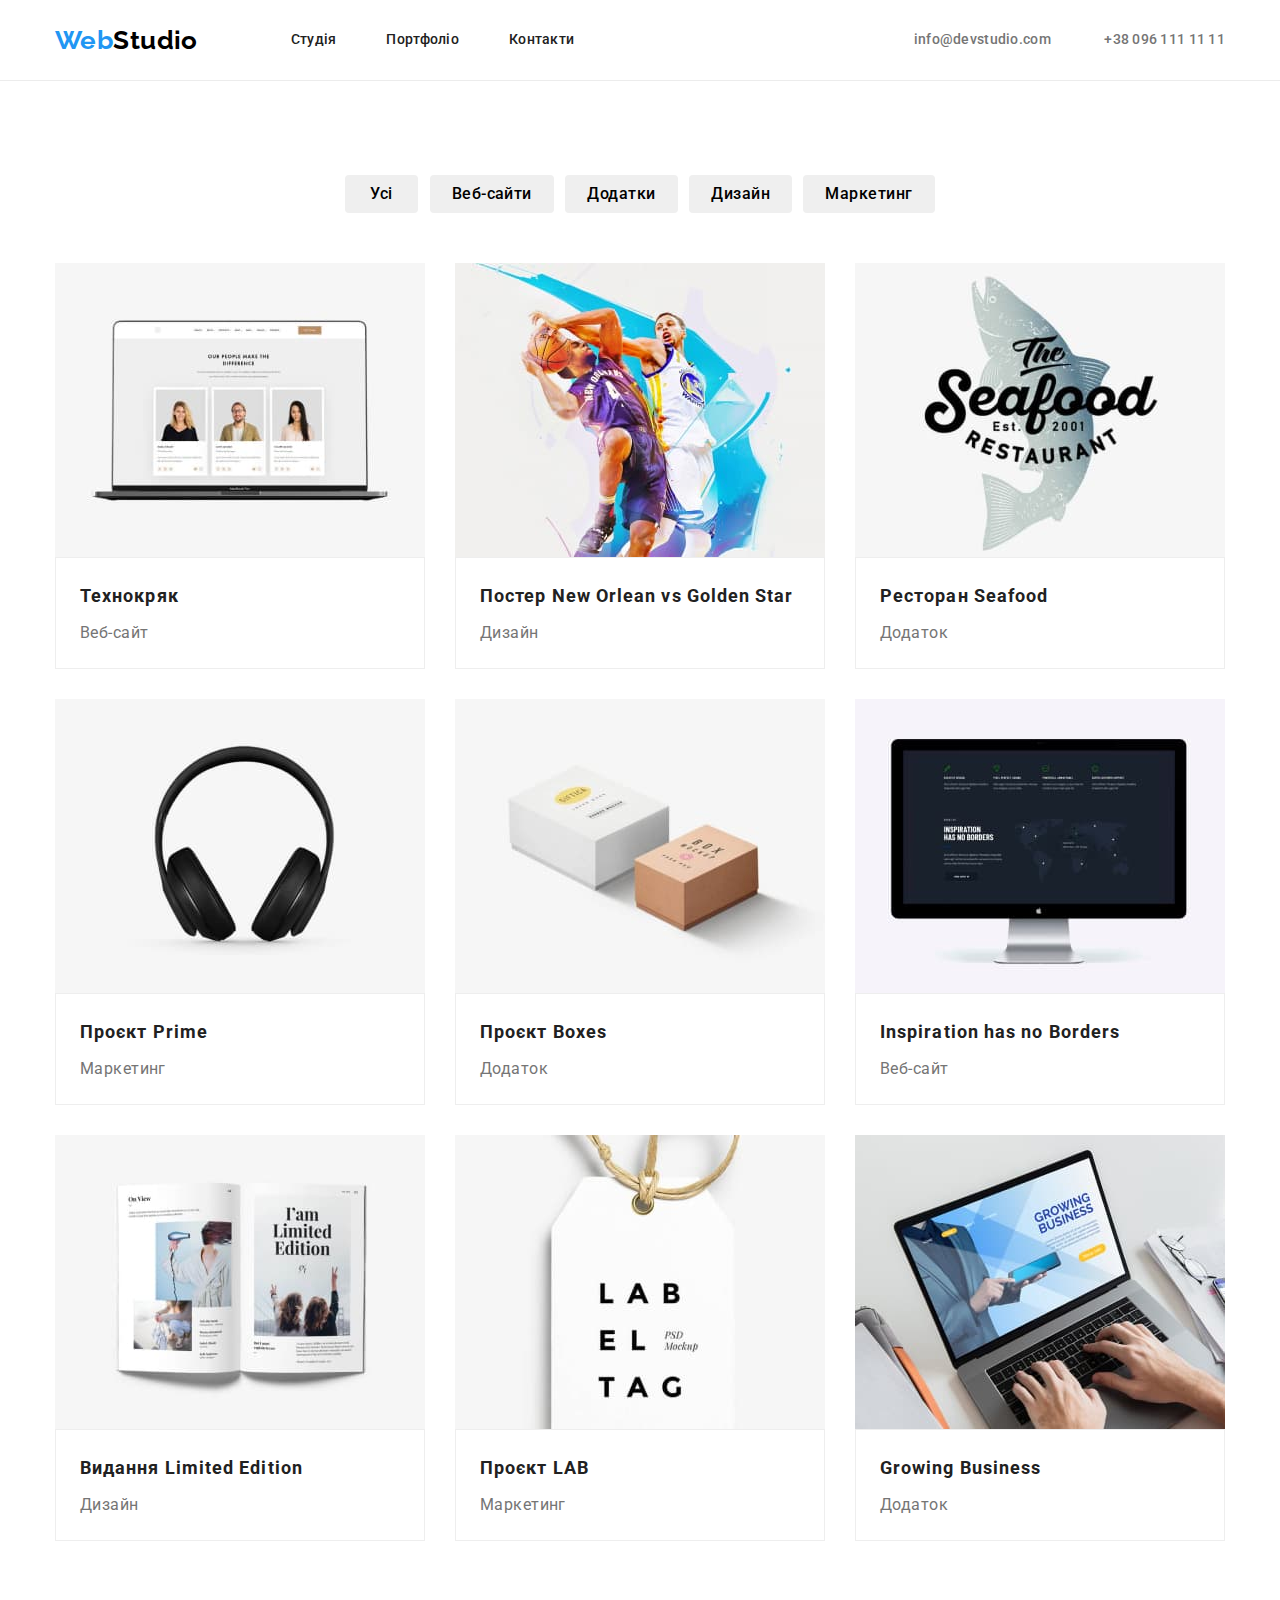
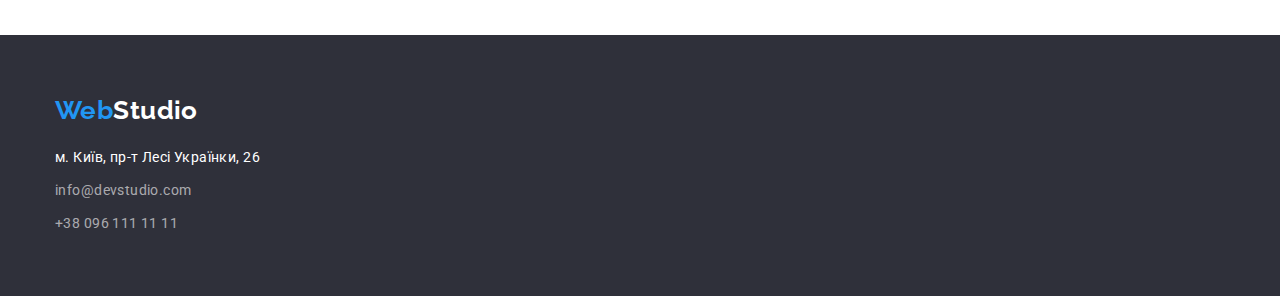
==== portfolio.html @ 338ebdf9 "Додає файли з hw-03" ====
<!DOCTYPE html>
<html lang="uk">
<head>
    <meta charset="UTF-8">
    <meta http-equiv="X-UA-Compatible" content="IE=edge">
    <meta name="viewport" content="width=device-width, initial-scale=1.0">
    <title>Document</title>
    <link href="https://fonts.googleapis.com/css2?family=Raleway:wght@700&family=Roboto:wght@400;500;700;900&display=swap" rel="stylesheet">
    <link rel="stylesheet" href="https://cdnjs.cloudflare.com/ajax/libs/modern-normalize/1.1.0/modern-normalize.min.css">
    <link rel="stylesheet" href="./css/styles.css">
</head>

<body>
     <!--Шапка сайту-->
     <header class="header">
        <div class="container header-field">
            <nav class="header-field"> 
              <div class="header-logo"> <a class="logo" href="./index.html"><span class="logo-web">Web</span>Studio</a>
              </div>
                <ul class="page-nav list">
                    <li class="page-nav-item"> <a href="./index.html" class="page-nav-link current">Студія</a></li>
                    <li class="page-nav-item"> <a href="./portfolio.html" class="page-nav-link">Портфоліо</a></li>
                    <li class="page-nav-item"> <a href="#" class="page-nav-link" >Контакти</a></li>
                </ul>
            </nav>

            <div>
                <a href="mailto:info@devstudio.com" class="contact" >info@devstudio.com</a>
                <a href="tel:+380961111111" class="contact" >+38 096 111 11 11</a>
            </div>
        </div>
    </header>


    <!--Унікальний контент-->
    <main>
        <section class="section">
            <div class="container">
                <h1 class="visually-hidden">Портфоліо</h1>
                <ul class="list filter">
                    <li class="filter-item"><button class="filter-btn" type="button">Усі</button></li>
                    <li class="filter-item"><button class="filter-btn" type="button">Веб-сайти</button></li>
                    <li class="filter-item"><button class="filter-btn" type="button">Додатки</button></li>
                    <li class="filter-item"><button class="filter-btn" type="button">Дизайн</button></li>
                    <li class="filter-item"><button class="filter-btn" type="button">Маркетинг</button></li>
                </ul>
    
                <ul class=" list portfolio">
                    <li class="portfolio-item">
                        <a href="#" class="portfolio-link" target="_blank" rel="noreferrer noopener" >
                            <img src="images/project1.jpg" alt="Технокряк" width="370" class="portfolio-img">
                            <div class="portfolio-field-text">
                                <h2 class="portfolio-title">Технокряк</h2>
                                <p class="portfolio-text">Веб-сайт</p>
                            </div>
                        </a>
                    </li>
                    <li class="portfolio-item">
                        <a href="#" class="portfolio-link" target="_blank" rel="noreferrer noopener" >
                            <img src="images/project2.jpg" alt="Постер New Orlean vs Golden Star" width="370" class="portfolio-img">
                            <div class="portfolio-field-text">
                                <h2 class="portfolio-title">Постер New Orlean vs Golden Star</h2>
                                <p class="portfolio-text" >Дизайн</p>
                            </div>
                        </a>
                    </li>
                    <li class="portfolio-item">
                        <a href="#" class="portfolio-link" target="_blank" rel="noreferrer noopener" >
                            <img src="images/project3.jpg" alt="Ресторан Seafood" width="370" class="portfolio-img">
                            <div class="portfolio-field-text">
                                <h2 class="portfolio-title">Ресторан Seafood</h2>
                                <p class="portfolio-text" >Додаток</p>
                            </div>
                        </a>
                    </li>
                    <li class="portfolio-item">
                        <a href="#" class="portfolio-link" target="_blank" rel="noreferrer noopener" >
                            <img src="images/project4.jpg" alt="Проєкт Prime" width="370" class="portfolio-img">
                            <div class="portfolio-field-text">
                                <h2 class="portfolio-title">Проєкт Prime</h2>
                                <p class="portfolio-text">Маркетинг</p>
                            </div>
                        </a>
                    </li>
                    <li class="portfolio-item">
                        <a href="#" class="portfolio-link" target="_blank" rel="noreferrer noopener" >
                            <img src="images/project5.jpg" alt="Проєкт Boxes" width="370" class="portfolio-img">
                            <div class="portfolio-field-text">
                                <h2 class="portfolio-title">Проєкт Boxes</h2>
                                <p class="portfolio-text">Додаток</p>
                            </div>
                        </a>
                    </li>
                    <li class="portfolio-item">
                        <a href="#" class="portfolio-link" target="_blank" rel="noreferrer noopener" >
                            <img src="images/project6.jpg" alt="Inspiration has no Borders" width="370" class="portfolio-img">
                            <div class="portfolio-field-text">
                                <h2 class="portfolio-title">Inspiration has no Borders</h2>
                                <p class="portfolio-text">Веб-сайт</p>
                            </div>
                        </a>
                    </li>
                    <li class="portfolio-item">
                        <a href="#" class="portfolio-link" target="_blank" rel="noreferrer noopener" >
                            <img src="images/project7.jpg" alt="Видання Limited Edition" width="370" class="portfolio-img">
                            <div class="portfolio-field-text">
                                <h2 class="portfolio-title">Видання Limited Edition</h2>
                                <p class="portfolio-text">Дизайн</p>
                            </div>
                        </a>
                    </li>
                    <li class="portfolio-item">
                        <a href="#" class="portfolio-link" target="_blank" rel="noreferrer noopener" >
                            <img src="images/project8.jpg" alt="Проєкт LAB" width="370" class="portfolio-img">
                            <div class="portfolio-field-text">
                                <h2 class="portfolio-title">Проєкт LAB</h2>
                                <p class="portfolio-text" >Маркетинг</p>
                            </div>
                        </a>
                    </li>
                    <li class="portfolio-item">
                        <a href="#" class="portfolio-link" target="_blank" rel="noreferrer noopener" >
                            <img src="images/project9.jpg" alt="Growing Business" width="370" class="portfolio-img">
                            <div class="portfolio-field-text">
                                <h2 class="portfolio-title">Growing Business</h2>
                                <p class="portfolio-text">Додаток</p>
                            </div>
                        </a>
                     </li>
                </ul>
            </div>
        </section>
    </main>

     <!--Підвал сайту-->
     <footer class="footer">
        <div class="container ">
            <a class="logo logo-footer" href="./index.html"><span class="logo-web">Web</span>Studio</a>
            <address>
                <ul class="address-list list">
                 <li class="address-item"> <a href="https://www.google.com/maps/d/viewer?mid=10uSM3H-mIU3GznYo2szRIEphczw&hl=en_US&ll=50.42732700000001%2C30.538092&z=17" class="address map-link" target="_blank"  rel="noopener noreferrer">м. Київ, пр-т Лесі Українки, 26</a>  </li>
                 <li class="address-item"> <a href="mailto:info@devstudio.com" class="address link-mail">info@devstudio.com</a> </li>
                 <li class="address-item"> <a href="tel:+380961111111" class="address link-phone">+38 096 111 11 11</a> </li> 
                </ul> 
             </address>
        </div>
    </footer>

</body>
</html>
---- css/styles.css ----
/* основний колір тексту #212121;
   другорядний колір тексту #757575; 
   основний колір та лого #2196F3;
   колір лого #000000;
   білий колір  #FFFFFF;
   колір в хедер для контактів з прозорістю: rgba(255, 255, 255, 0.6);
   background-color footer:#2F303A;
*/

:root {
    --main-color-text:#212121;
    --text-color:#757575;
    --accent-color: #2196F3;
    --white-color:#FFFFFF;
    --text-logo:#000000;
    --bcg-footer:#2F303A;
    --color-transparency:rgba(255, 255, 255, 0.6);
    --color-section: #F5F4FA;
    --color-header-bottom: #ECECEC;
    --color-border-portfolio: #EEEEEE;
   --color-activ-btn: #188CE8;
    }

body {
    font-family: Roboto, sans-serif;
    font-size: 14px;
    line-height: 1.14;
    letter-spacing: 0.03em;
    color:var(--main-color-text);
    background-color: var(--white-color);
}

ul,
h1,
h2,
h3,
p{
    list-style: none;
    margin: 0;
    padding: 0;
}
.section {
    text-align: center;
    padding-top: 94px;
    padding-bottom: 94px;
}

.section:nth-child(2n+4) {
    background-color: var(--color-section);
}

.container {
    width: 1200px;
    padding-left: 15px;
    padding-right: 15px;
    margin-left: auto;
    margin-right: auto;
    /* background-color:aqua; */
}

/* header */

/* Logo */

.logo {
    font-family: Raleway, sans-serif;
    font-weight: 700;
    font-size: 26px;
    line-height: 1.19;
    text-decoration: none;
    color: var(--text-logo);
}

.header-logo{
    margin-right: 93px;
}

.logo-web {
    color: var(--accent-color);
}

.logo:hover,
.logo:focus{
    text-decoration: underline var(--accent-color);
}

/* Page navigation */

.current{
    color: var(--accent-color);
}

.page-nav,
.header-field {
    display: flex;
    align-items: center;
    justify-content: space-between;
}

.page-nav-link {
    display: flex;
    color:inherit;
    text-decoration: none;
}

.page-nav-link:hover,
.page-nav-link:focus{
    color: var(--accent-color);
}


.contact,
.page-nav-link{
    padding-top: 32px;
    padding-bottom: 32px;

    font-weight: 500;
    letter-spacing: 0.02em;
}

.contact + .contact,
.page-nav-item + .page-nav-item{
    margin-left: 50px;
}

.contact{
    text-decoration: none;
    color: var(--text-color);
}
.contact:hover,
.contact:focus{
    color: var(--accent-color);
}
.header{
    border-bottom: 1px solid var(--color-header-bottom);
}
/* Main page Studio */

/* Hero */
.hero{
    padding: 200px 0px;
    background-color:var(--bcg-footer)
}

.hero-title{
    margin-top: 0;
    margin-bottom: 30px;

    font-weight: 900;
    font-size: 44px;
    letter-spacing: 0.06em;
    line-height: 1.366; 
    text-align: center;
    text-transform: uppercase;
    color: var(--white-color);
    background-color:var(--bcg-footer);
}

/* Button */

.btn {
    min-width: 216px;
    padding: 10px 32px;
    border:none;
    border-radius: 4px;

    font-weight: 700;
    font-size: 16px;
    line-height: 1.88;
    letter-spacing: 0.06em;
    background-color: var(--accent-color);
    color: var(--white-color);
    cursor: pointer;
}

.btn:hover,
.btn:focus {
    background-color: var(--color-activ-btn);
}
 /* Preference */

 .visually-hidden {
  position: absolute;
  width: 1px;
  height: 1px;
  margin: -1px;
  border: 0;
  padding: 0;
  
  white-space: nowrap;
  clip-path: inset(100%);
  clip: rect(0 0 0 0);
  overflow: hidden;
}
 /* .hide{
    display: none;
} */
.preference{
    display: flex;
    text-align: left;
}
.preference-item{
    width: 270px;
}
.preference-item +.preference-item{
    margin-left: 30px;
}
.preference-title {
    margin-bottom: 10px;

    font-size: 14px;
}

.preference-text{
    line-height: 1.71;
    color: var(--text-color);
}

/* Gallery */
.gallery-section{
    padding-top: 0;
}

.title-section{ 
    margin-bottom: 50px;

    font-size: 36px;
    line-height: 1.17;
    text-align: center;
}
.gallery{
    display: flex;
    justify-content: space-between;
}

   /* Our team */
.team-item {
    border: var(--color-section);
    border-radius: 4px;
    background-color:var(--white-color);
}
.team-list{
display: flex;
justify-content: space-between;
}
.team-title,
.team-text{
    font-size: 16px;
    line-height: 1.19;
}
.team-body{
padding: 30px 0;
}

.team-title{
    margin-bottom: 10px;
    font-weight: 500;
}
.team-text{
    color:var(--text-color);
}

/* Main page Portfolio */
.filter{
    margin-bottom: 50px;
}
.filter-item{
    display: inline-block;
}

.filter-btn {
    min-width: 73px;
    padding: 6px 22px;
    border-radius: 4px;

    font-weight: 500;
    font-size: 16px;
    line-height: 1.63;
    letter-spacing: 0.03em;
    cursor: pointer;
    border: none;
}
.filter-item + .filter-item {
margin-left: 8px;
}

.filter-btn:hover,
.filter-btn:focus{
    color: var(--white-color);
    background-color: var(--accent-color);
}

.portfolio{
    display: flex;
    flex-wrap: wrap;
    margin: -15px;
}
.portfolio-item{
    justify-content: flex-start;
    width: 370px;
    margin: 15px;
}
.portfolio-img,
.team-img {
    display: block;
}
.portfolio-link{
    text-decoration: none;
}
.portfolio-field-text {
    display: block;
    padding: 20px 24px;
    text-align: left;
    border: 1px solid var(--color-border-portfolio);
}

.portfolio-title{
    margin-bottom: 4px;
    font-size: 18px;
    line-height: 2;
    letter-spacing: 0.06em;
    color: var(--main-color-text);
}

.portfolio-text{
    font-size: 16px;
    line-height: 1.88;
    color:var(--text-color);
}
/* Footer */

.footer{
    background-color: var(--bcg-footer);
    padding-top: 60px;
    padding-bottom: 60px;
}

.address-list{
    display:block;
}

.address {
    font-style: normal;
    line-height:1.71;
    text-decoration: none;
}
.logo-footer{
    display: block;
    margin-bottom: 20px;
}
.address-item + .address-item{
    margin-top: 9px;
}
.logo-footer,
.map-link {
    color:var(--white-color);
}

.link-mail,
.link-phone{
    color:var(--color-transparency);
}

.address:hover,
.address:focus{
    color: var(--accent-color);
}
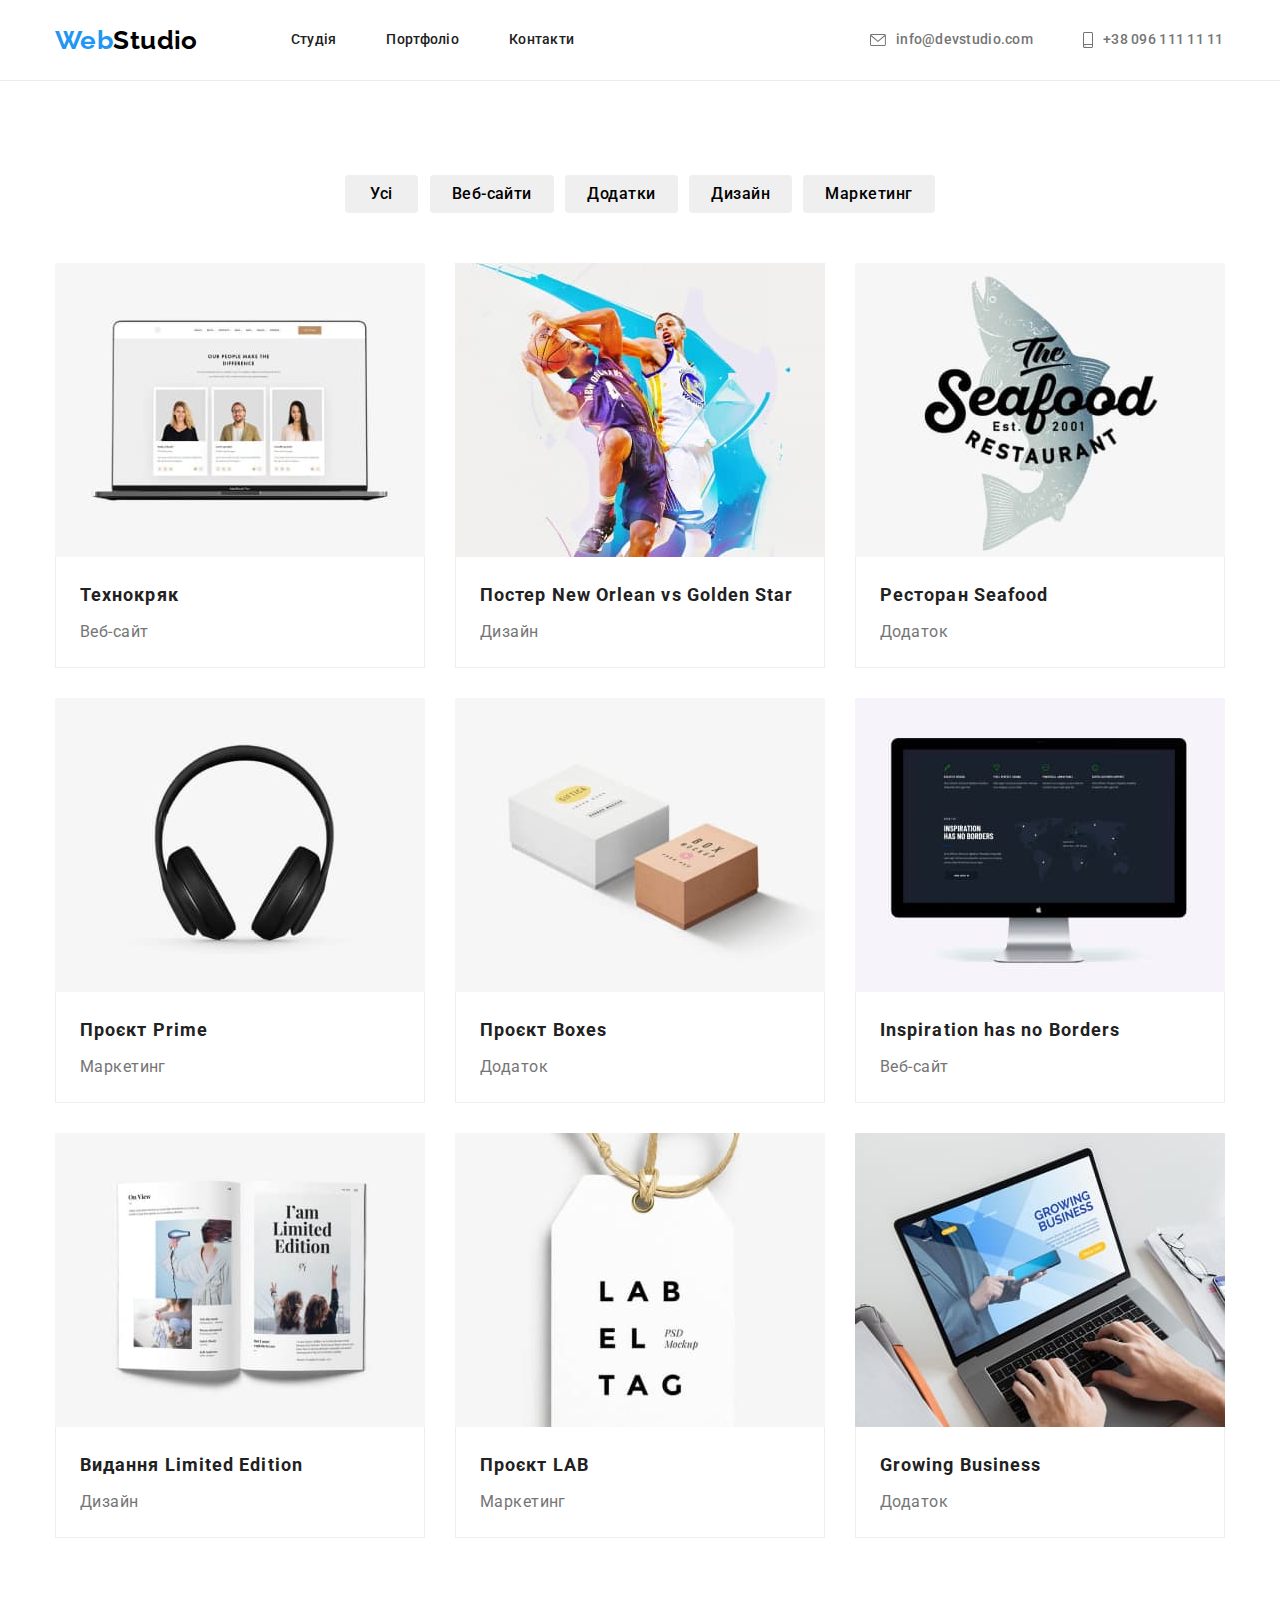
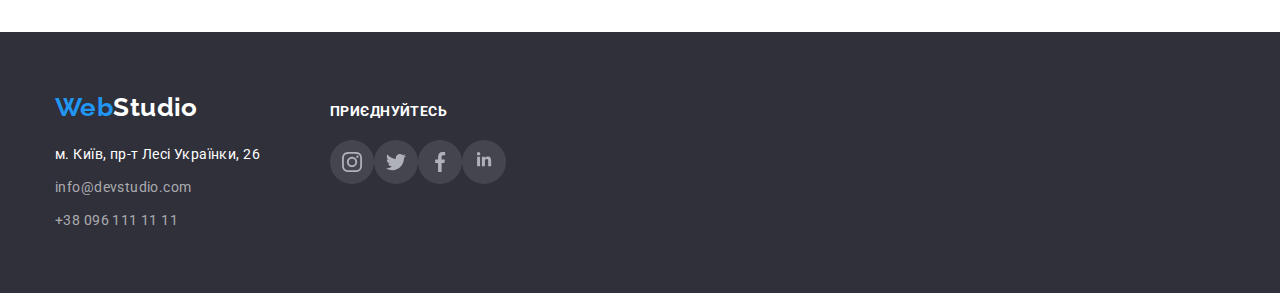
==== commit d196f7e0: "Додає іконки" ====
--- a/portfolio.html
+++ b/portfolio.html
@@ -12,21 +12,38 @@
 
 <body>
      <!--Шапка сайту-->
-     <header class="header">
+    <!--Шапка сайту-->
+    <header class="header">
         <div class="container header-field">
-            <nav class="header-field"> 
-              <div class="header-logo"> <a class="logo" href="./index.html"><span class="logo-web">Web</span>Studio</a>
-              </div>
+            <nav class="header-field">
+                <div class="header-logo"> <a class="logo" href="./index.html"><span class="logo-web">Web</span>Studio</a>
+                </div>
                 <ul class="page-nav list">
                     <li class="page-nav-item"> <a href="./index.html" class="page-nav-link current">Студія</a></li>
                     <li class="page-nav-item"> <a href="./portfolio.html" class="page-nav-link">Портфоліо</a></li>
-                    <li class="page-nav-item"> <a href="#" class="page-nav-link" >Контакти</a></li>
+                    <li class="page-nav-item"> <a href="" class="page-nav-link">Контакти</a></li>
                 </ul>
             </nav>
-
-            <div>
-                <a href="mailto:info@devstudio.com" class="contact" >info@devstudio.com</a>
-                <a href="tel:+380961111111" class="contact" >+38 096 111 11 11</a>
+    
+            <div class="header-contacts">
+                <ul class="header-contacts-list">
+                    <li class="header-contact-item">
+                        <a href="mailto:info@devstudio.com" class="contact">
+                            <svg class="header-icon-mail">
+                                <use href="./images/icons.svg#icon-envelope" width="16" height="12"></use>
+                            </svg>
+                            info@devstudio.com
+                        </a>
+                    </li>
+                    <li class="header-contact-item">
+                        <a href="tel:+380961111111" class="contact">
+                            <svg class="header-icon-tel">
+                                <use href="./images/icons.svg#icon-smartphone" width="10" height="16"></use>
+                            </svg>
+                            +38 096 111 11 11
+                        </a>
+                    </li>
+                </ul>
             </div>
         </div>
     </header>
@@ -132,17 +149,62 @@
         </section>
     </main>
 
-     <!--Підвал сайту-->
-     <footer class="footer">
-        <div class="container ">
-            <a class="logo logo-footer" href="./index.html"><span class="logo-web">Web</span>Studio</a>
-            <address>
-                <ul class="address-list list">
-                 <li class="address-item"> <a href="https://www.google.com/maps/d/viewer?mid=10uSM3H-mIU3GznYo2szRIEphczw&hl=en_US&ll=50.42732700000001%2C30.538092&z=17" class="address map-link" target="_blank"  rel="noopener noreferrer">м. Київ, пр-т Лесі Українки, 26</a>  </li>
-                 <li class="address-item"> <a href="mailto:info@devstudio.com" class="address link-mail">info@devstudio.com</a> </li>
-                 <li class="address-item"> <a href="tel:+380961111111" class="address link-phone">+38 096 111 11 11</a> </li> 
-                </ul> 
-             </address>
+    <!--Підвал сайту-->
+    <footer class="footer">
+        <div class="container footer-content">
+            <div class="footer-info">
+                <a class="logo logo-footer" href="./index.html"><span class="logo-web">Web</span>Studio</a>
+                <address>
+                    <ul class="address-list">
+                        <li class="address-item">
+                            <a href="https://www.google.com/maps/d/viewer?mid=10uSM3H-mIU3GznYo2szRIEphczw&hl=en_US&ll=50.42732700000001%2C30.538092&z=17"
+                                class="address map-link" target="_blank" rel="noopener noreferrer">м. Київ, пр-т Лесі
+                                Українки, 26</a>
+                        </li>
+                        <li class="address-item">
+                            <a href="mailto:info@devstudio.com" class="address link-mail">info@devstudio.com</a>
+                        </li>
+                        <li class="address-item"> <a href="tel:+380961111111" class="address link-phone">+38 096 111 11
+                                11</a>
+                        </li>
+                    </ul>
+                </address>
+            </div>
+            <div class="footer-socials">
+                <p>
+                    приєднуйтесь
+                </p>
+                <ul class="team-socials">
+                    <li class="social-item">
+                        <a href="#" class="social-link" target="_blank" rel="noopener noreferrer">
+                            <svg class="social-icon">
+                                <use href="./images/icons.svg#icon-instagram"></use>
+                            </svg>
+                        </a>
+                    </li>
+                    <li class="social-item">
+                        <a href="#" class="social-link" target="_blank" rel="noopener noreferrer">
+                            <svg class="social-icon">
+                                <use href="./images/icons.svg#icon-twitter"></use>
+                            </svg>
+                        </a>
+                    </li>
+                    <li class="social-item">
+                        <a href="#" class="social-link" target="_blank" rel="noopener noreferrer">
+                            <svg class="social-icon">
+                                <use href="./images/icons.svg#icon-facebook"></use>
+                            </svg>
+                        </a>
+                    </li>
+                    <li class="social-item">
+                        <a href="#" class="social-link" target="_blank" rel="noopener noreferrer">
+                            <svg class="social-icon">
+                                <use href="./images/icons.svg#icon-linkedin"></use>
+                            </svg>
+                        </a>
+                    </li>
+                </ul>
+            </div>
         </div>
     </footer>
 
--- a/css/styles.css
+++ b/css/styles.css
@@ -6,7 +6,6 @@
    колір в хедер для контактів з прозорістю: rgba(255, 255, 255, 0.6);
    background-color footer:#2F303A;
 */
-
 :root {
     --main-color-text:#212121;
     --text-color:#757575;
@@ -19,8 +18,9 @@
     --color-header-bottom: #ECECEC;
     --color-border-portfolio: #EEEEEE;
    --color-activ-btn: #188CE8;
-    }
-
+   --color-gradient:rgba(47, 48, 58, 0.4);
+   --color-costomer: #AFB1B8;
+}
 body {
     font-family: Roboto, sans-serif;
     font-size: 14px;
@@ -35,14 +35,15 @@
 h2,
 h3,
 p{
-    list-style: none;
     margin: 0;
     padding: 0;
-}
+    list-style: none;
+}
+
 .section {
-    text-align: center;
     padding-top: 94px;
     padding-bottom: 94px;
+    text-align: center;
 }
 
 .section:nth-child(2n+4) {
@@ -50,17 +51,29 @@
 }
 
 .container {
-    width: 1200px;
-    padding-left: 15px;
-    padding-right: 15px;
-    margin-left: auto;
-    margin-right: auto;
-    /* background-color:aqua; */
-}
-
+    max-width:1200px;
+    padding:0 15px;
+    margin: 0 auto;
+}
+
+ .visually-hidden {
+    position: absolute;
+    width: 1px;
+    height: 1px;
+    margin: -1px;
+    border: 0;
+    padding: 0;
+    white-space: nowrap;
+    clip-path: inset(100%);
+    clip: rect(0 0 0 0);
+    overflow: hidden;
+ }
+ 
 /* header */
 
-/* Logo */
+.header {
+    border-bottom: 1px solid var(--color-header-bottom);
+}
 
 .logo {
     font-family: Raleway, sans-serif;
@@ -71,21 +84,19 @@
     color: var(--text-logo);
 }
 
+.logo-web {
+    color: var(--accent-color);
+}
+
+.logo:hover,
+.logo:focus {
+    text-decoration: underline var(--accent-color);
+}
+
 .header-logo{
     margin-right: 93px;
 }
 
-.logo-web {
-    color: var(--accent-color);
-}
-
-.logo:hover,
-.logo:focus{
-    text-decoration: underline var(--accent-color);
-}
-
-/* Page navigation */
-
 .current{
     color: var(--accent-color);
 }
@@ -98,7 +109,6 @@
 }
 
 .page-nav-link {
-    display: flex;
     color:inherit;
     text-decoration: none;
 }
@@ -107,53 +117,77 @@
 .page-nav-link:focus{
     color: var(--accent-color);
 }
-
 
 .contact,
 .page-nav-link{
     padding-top: 32px;
     padding-bottom: 32px;
-
     font-weight: 500;
     letter-spacing: 0.02em;
 }
-
-.contact + .contact,
-.page-nav-item + .page-nav-item{
-    margin-left: 50px;
-}
-
+.header-contacts{
+display: flex;    
+}
+.header-contacts-list{
+display: flex;
+}
 .contact{
+    display: flex;
+    align-items: center;
+    min-width: 142px;
     text-decoration: none;
     color: var(--text-color);
 }
+.header-contact-item svg{
+margin-right: 10px;
+fill: currentColor;
+}
+
+.header-icon-mail{
+width: 16px;
+height: 12px;
+}
+.header-icon-tel{
+width: 10px;
+height: 16px;
+}
+
 .contact:hover,
 .contact:focus{
     color: var(--accent-color);
 }
-.header{
-    border-bottom: 1px solid var(--color-header-bottom);
-}
+.header-contact-item+.header-contact-item,
+.page-nav-item+.page-nav-item {
+    margin-left: 50px;
+}
+
 /* Main page Studio */
 
 /* Hero */
+
 .hero{
-    padding: 200px 0px;
-    background-color:var(--bcg-footer)
+max-width: 1600px;
+height: 600px;
+margin-left: auto;
+margin-right: auto;
+padding: 200px 0px;
+background-image: linear-gradient(to right, var(--color-gradient), var(--color-gradient)),
+url("../images/bgimage.jpg");
+background-repeat: no-repeat;
+background-position: center;
+background-size: cover;
+text-align: center;
 }
 
 .hero-title{
-    margin-top: 0;
     margin-bottom: 30px;
 
     font-weight: 900;
     font-size: 44px;
     letter-spacing: 0.06em;
     line-height: 1.366; 
-    text-align: center;
     text-transform: uppercase;
     color: var(--white-color);
-    background-color:var(--bcg-footer);
 }
 
 /* Button */
@@ -170,6 +204,7 @@
     letter-spacing: 0.06em;
     background-color: var(--accent-color);
     color: var(--white-color);
+    box-shadow: 0px 4px 4px rgba(0, 0, 0, 0.15);
     cursor: pointer;
 }
 
@@ -177,37 +212,38 @@
 .btn:focus {
     background-color: var(--color-activ-btn);
 }
- /* Preference */
-
- .visually-hidden {
-  position: absolute;
-  width: 1px;
-  height: 1px;
-  margin: -1px;
-  border: 0;
-  padding: 0;
-  
-  white-space: nowrap;
-  clip-path: inset(100%);
-  clip: rect(0 0 0 0);
-  overflow: hidden;
-}
- /* .hide{
-    display: none;
+
+/* Preference */
+
+.preference-list {
+    display: flex;
+    text-align: left;
+    gap: 30px;
+}
+
+.preference-item {
+    max-width: 270px;
+}
+
+/* .preference-item+.preference-item {
+    margin-left: 30px;
 } */
-.preference{
-    display: flex;
-    text-align: left;
-}
-.preference-item{
-    width: 270px;
-}
-.preference-item +.preference-item{
-    margin-left: 30px;
-}
+.preference-img{
+ display: flex;
+ justify-content: center;
+ padding-top: 25px;
+ padding-bottom: 25px;
+ margin-bottom: 30px;
+ background-color: var(--color-section);
+}
+
+.preference-icon{
+    width: 70px;
+    height: 70px;
+}
+
 .preference-title {
     margin-bottom: 10px;
-
     font-size: 14px;
 }
 
@@ -223,7 +259,6 @@
 
 .title-section{ 
     margin-bottom: 50px;
-
     font-size: 36px;
     line-height: 1.17;
     text-align: center;
@@ -234,14 +269,16 @@
 }
 
    /* Our team */
+
 .team-item {
     border: var(--color-section);
-    border-radius: 4px;
     background-color:var(--white-color);
+    box-shadow: 0px 1px 3px rgba(0, 0, 0, 0.12), 0px 1px 1px rgba(0, 0, 0, 0.14), 0px 2px 1px rgba(0, 0, 0, 0.2);
+    border-radius: 0px 0px 4px 4px;
 }
 .team-list{
 display: flex;
-justify-content: space-between;
+gap:30px;
 }
 .team-title,
 .team-text{
@@ -249,7 +286,8 @@
     line-height: 1.19;
 }
 .team-body{
-padding: 30px 0;
+align-items: center;
+padding: 30px;
 }
 
 .team-title{
@@ -257,9 +295,71 @@
     font-weight: 500;
 }
 .team-text{
+    padding-bottom: 16px;
     color:var(--text-color);
 }
-
+.team-socials{
+    display: flex;
+    justify-content: space-between;
+    max-width: 210px;
+}
+
+.social-link{
+    display: flex;
+    width: 44px;
+    height: 44px;
+    align-items: center;
+    justify-content: center;
+    color: var(--color-costomer);
+}
+
+.social-icon {
+    width: 20px;
+    height: 20px;
+    fill: currentColor;
+}
+.footer-socials .social-link {
+    border-radius: 44px;
+    background-color: rgba(255, 255, 255, 0.1);
+}
+
+.social-link:hover,
+.social-link:focus{
+color:var(--white-color);
+background-color: var(--accent-color);
+border-radius: 44px;
+}
+
+/* costomers */
+
+.costomers-list{
+display: flex;
+gap: 30px;
+}
+
+.costomers-item{
+    display: flex;
+}
+.costomers-link{
+    display: flex;
+    justify-content: center;
+    max-width: 170px;
+    padding: 16px 32px;
+    border: 1px solid var(--color-costomer);
+    border-radius: 4px;
+    color: var(--color-costomer);
+}
+
+.costomers-icon {
+    width: 106px;
+    height: 60px;
+    fill: currentColor;
+}
+.costomers-link:hover,
+.costomers-link:focus{
+    color:var(--accent-color);
+    border-color: var(--accent-color);
+}
 /* Main page Portfolio */
 .filter{
     margin-bottom: 50px;
@@ -288,6 +388,7 @@
 .filter-btn:focus{
     color: var(--white-color);
     background-color: var(--accent-color);
+    box-shadow: 0px 3px 1px rgba(0, 0, 0, 0.1), 0px 1px 2px rgba(0, 0, 0, 0.08), 0px 2px 2px rgba(0, 0, 0, 0.12);
 }
 
 .portfolio{
@@ -297,21 +398,29 @@
 }
 .portfolio-item{
     justify-content: flex-start;
-    width: 370px;
+    max-width: 370px;
     margin: 15px;
 }
+
 .portfolio-img,
 .team-img {
     display: block;
 }
+
 .portfolio-link{
     text-decoration: none;
+}
+.portfolio-item:hover,
+.portfolio-item:focus {
+    border: 1px solid #EEEEEE;
+    box-shadow: 0px 1px 1px rgba(0, 0, 0, 0.12), 0px 4px 4px rgba(0, 0, 0, 0.06), 1px 4px 6px rgba(0, 0, 0, 0.16);
 }
 .portfolio-field-text {
     display: block;
     padding: 20px 24px;
     text-align: left;
     border: 1px solid var(--color-border-portfolio);
+    border-top: none;
 }
 
 .portfolio-title{
@@ -334,7 +443,10 @@
     padding-top: 60px;
     padding-bottom: 60px;
 }
-
+.footer-content{
+    display: flex;
+    align-items: baseline;
+}
 .address-list{
     display:block;
 }
@@ -365,3 +477,13 @@
 .address:focus{
     color: var(--accent-color);
 }
+.footer-socials{
+    margin-left: 70px;
+}
+.footer-socials p{
+    margin-bottom: 20px;
+    font-weight: 700;
+    text-transform: uppercase;
+    color: var(--white-color);
+}
+
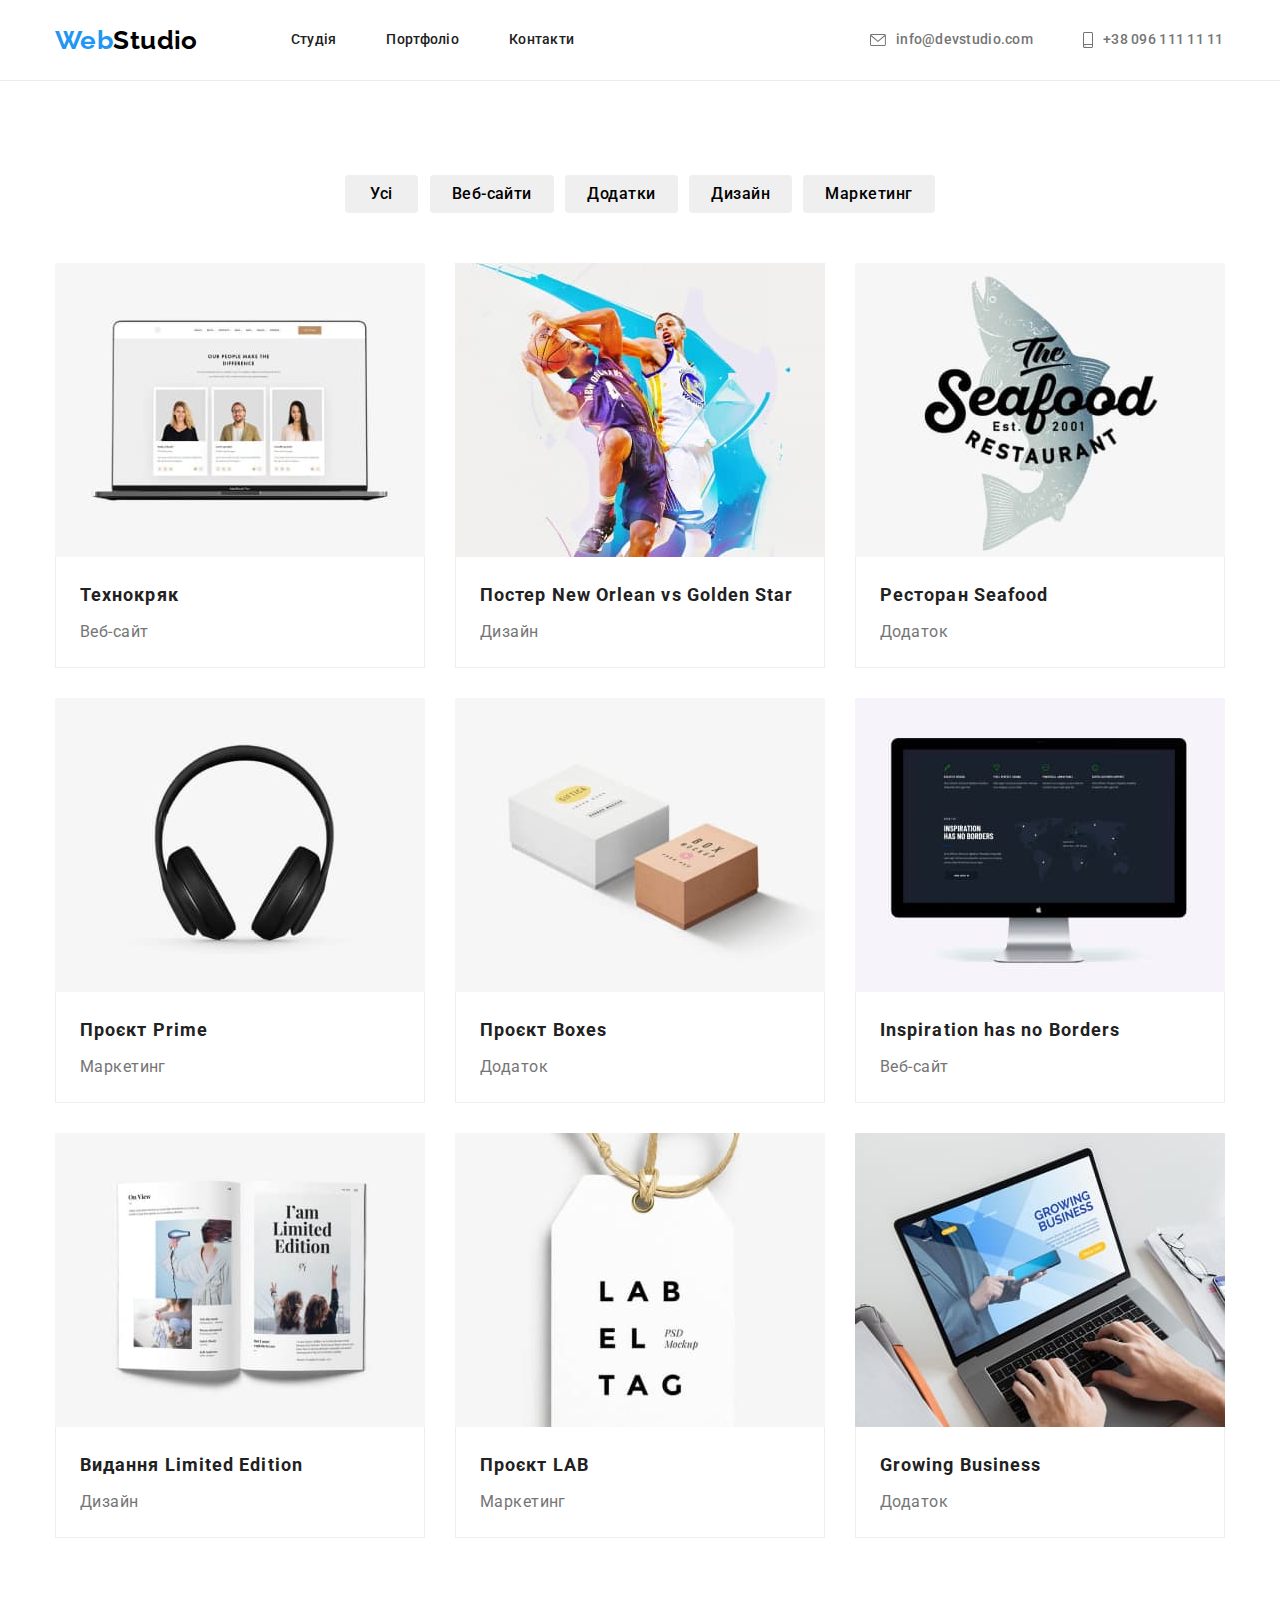
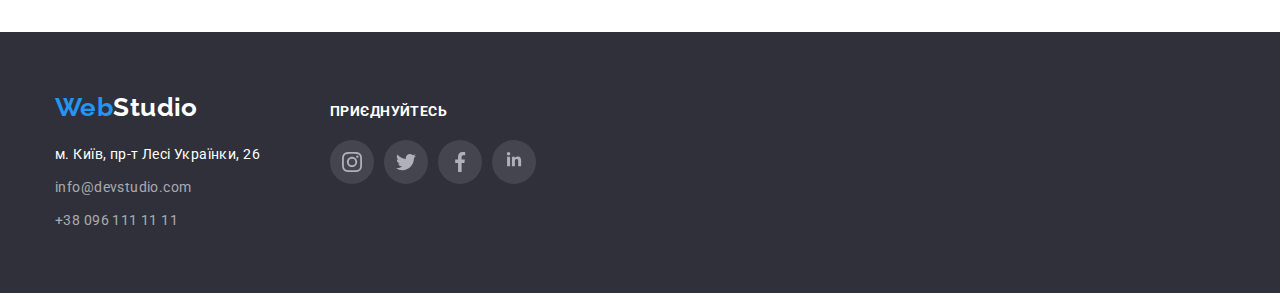
==== commit d8716968: "Додає локальний нормалайз-стилів" ====
--- a/portfolio.html
+++ b/portfolio.html
@@ -6,12 +6,11 @@
     <meta name="viewport" content="width=device-width, initial-scale=1.0">
     <title>Document</title>
     <link href="https://fonts.googleapis.com/css2?family=Raleway:wght@700&family=Roboto:wght@400;500;700;900&display=swap" rel="stylesheet">
-    <link rel="stylesheet" href="https://cdnjs.cloudflare.com/ajax/libs/modern-normalize/1.1.0/modern-normalize.min.css">
+    <link rel="stylesheet" href="./css/modern-normalize.css">
     <link rel="stylesheet" href="./css/styles.css">
 </head>
 
 <body>
-     <!--Шапка сайту-->
     <!--Шапка сайту-->
     <header class="header">
         <div class="container header-field">
--- a/css/styles.css
+++ b/css/styles.css
@@ -280,6 +280,7 @@
 display: flex;
 gap:30px;
 }
+
 .team-title,
 .team-text{
     font-size: 16px;
@@ -298,10 +299,12 @@
     padding-bottom: 16px;
     color:var(--text-color);
 }
+
 .team-socials{
     display: flex;
     justify-content: space-between;
     max-width: 210px;
+    gap: 10px;
 }
 
 .social-link{
@@ -344,7 +347,7 @@
     display: flex;
     justify-content: center;
     max-width: 170px;
-    padding: 16px 32px;
+    padding: 15px 31px;
     border: 1px solid var(--color-costomer);
     border-radius: 4px;
     color: var(--color-costomer);
